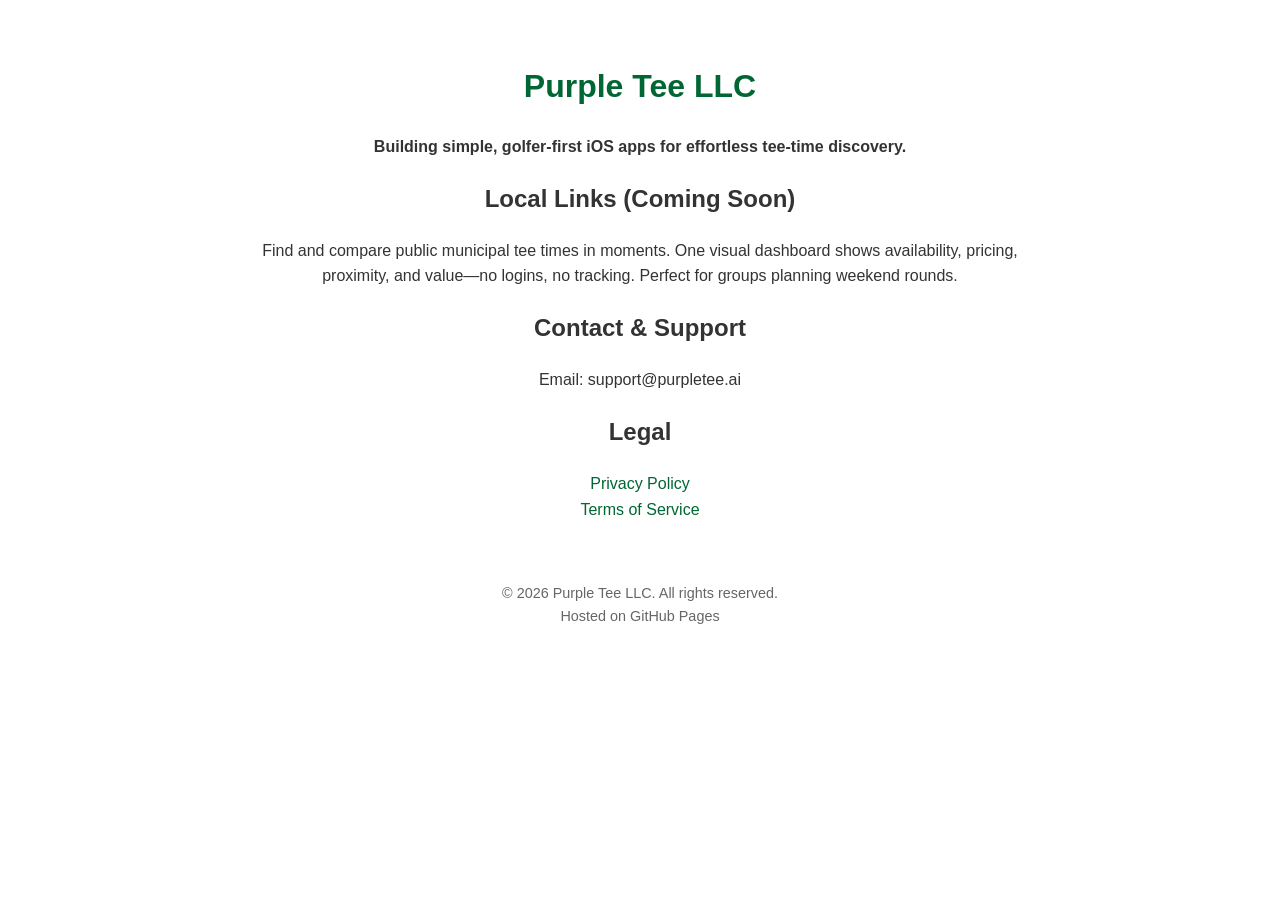
==== index.html @ 482f3e92 "Add initial HTML structure for Purple Tee LLC site" ====
<!DOCTYPE html>
<html lang="en">
<head>
  <meta charset="UTF-8">
  <meta name="viewport" content="width=device-width, initial-scale=1.0">
  <title>Purple Tee LLC – Developer of Local Links</title>
  <style>
    body { font-family: -apple-system, BlinkMacSystemFont, "Segoe UI", Roboto, sans-serif; margin: 0; padding: 40px 20px; max-width: 800px; margin: 0 auto; line-height: 1.6; color: #333; }
    h1 { text-align: center; color: #006633; } /* Golf green tone */
    .container { text-align: center; }
    a { color: #006633; text-decoration: none; }
    a:hover { text-decoration: underline; }
    footer { margin-top: 60px; font-size: 0.9em; color: #666; }
  </style>
</head>
<body>
  <div class="container">
    <h1>Purple Tee LLC</h1>
    <p><strong>Building simple, golfer-first iOS apps for effortless tee-time discovery.</strong></p>
    
    <h2>Local Links (Coming Soon)</h2>
    <p>Find and compare public municipal tee times in moments. One visual dashboard shows availability, pricing, proximity, and value—no logins, no tracking. Perfect for groups planning weekend rounds.</p>
        
    <h2>Contact & Support</h2>
    <p>Email: support@purpletee.ai</p>
    
    <h2>Legal</h2>
    <p><a href="/privacy.html">Privacy Policy</a><br>
       <a href="/terms.html">Terms of Service</a></p>
    
    <footer>© 2026 Purple Tee LLC. All rights reserved.<br>Hosted on GitHub Pages</footer>
  </div>
</body>
</html>
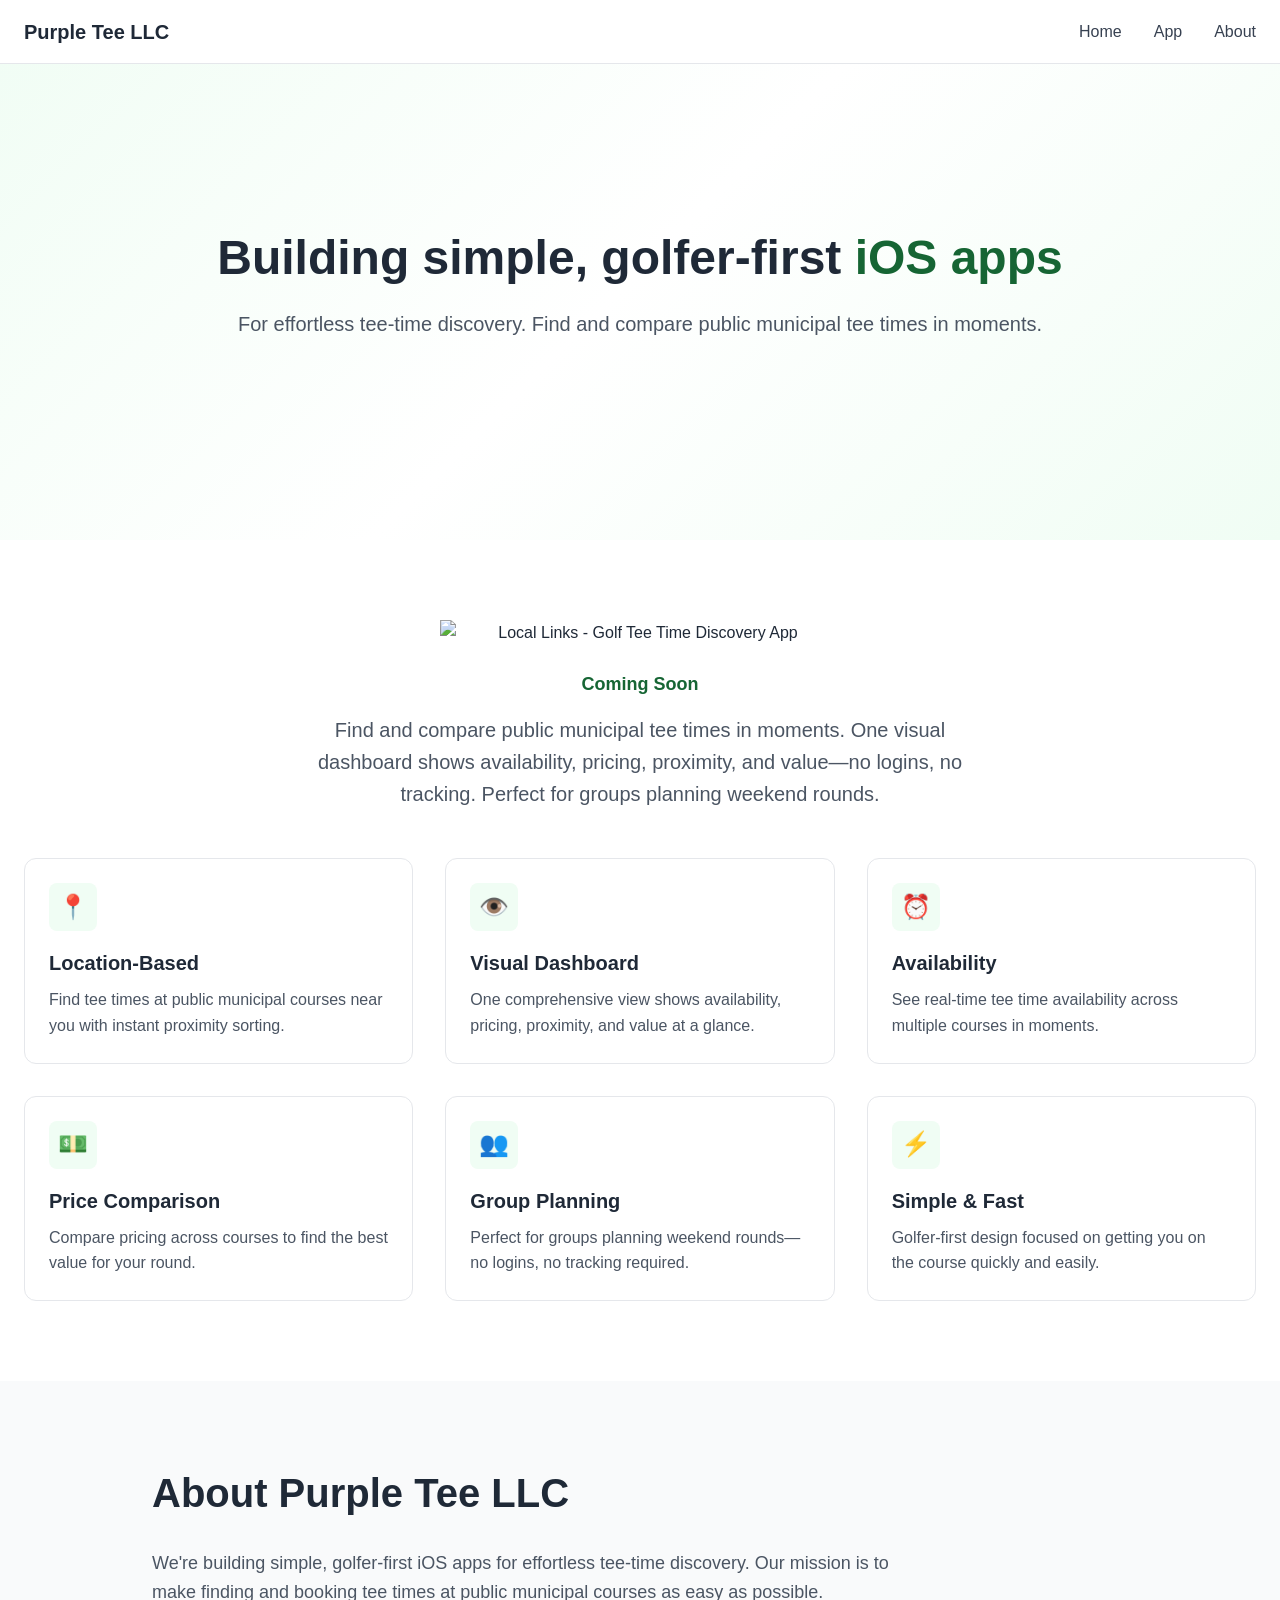
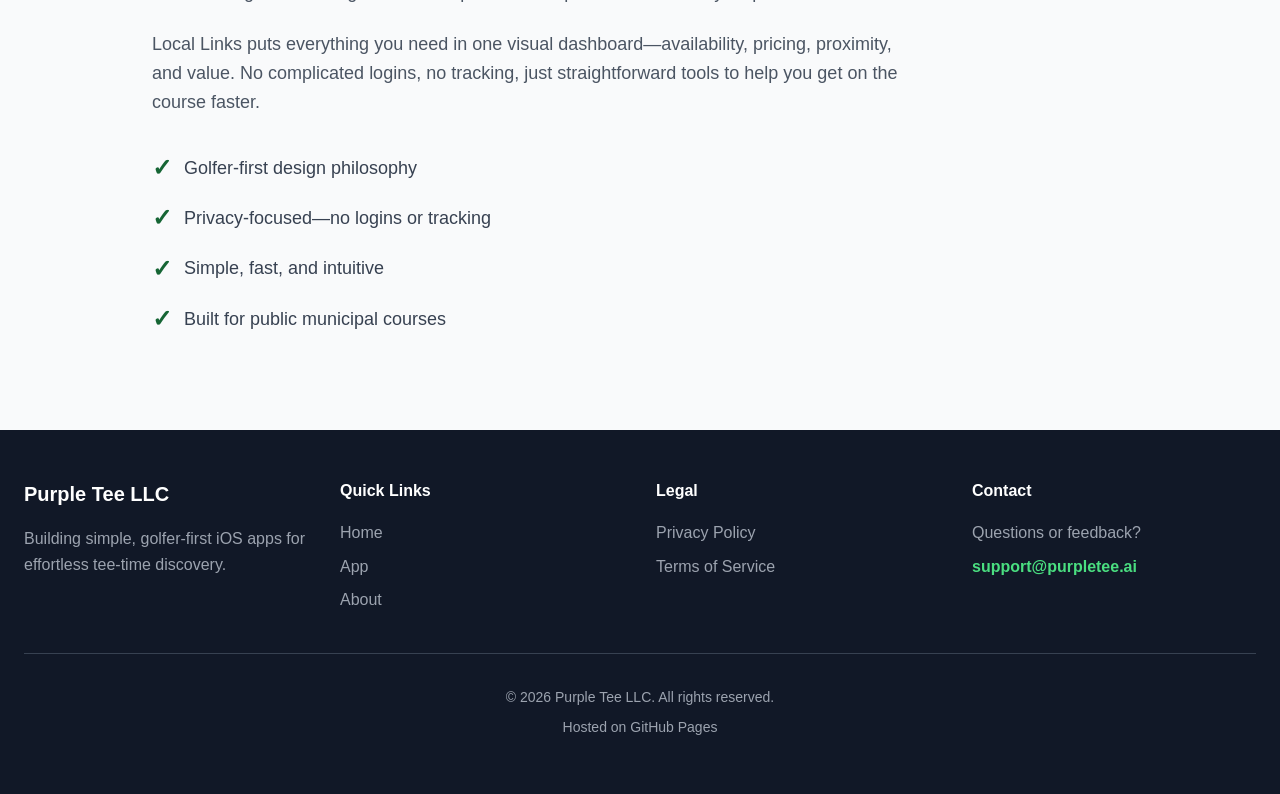
==== commit e82c893f: "Add files via upload" ====
--- a/index.html
+++ b/index.html
@@ -1,34 +1,210 @@
 <!DOCTYPE html>
 <html lang="en">
 <head>
-  <meta charset="UTF-8">
-  <meta name="viewport" content="width=device-width, initial-scale=1.0">
-  <title>Purple Tee LLC – Developer of Local Links</title>
-  <style>
-    body { font-family: -apple-system, BlinkMacSystemFont, "Segoe UI", Roboto, sans-serif; margin: 0; padding: 40px 20px; max-width: 800px; margin: 0 auto; line-height: 1.6; color: #333; }
-    h1 { text-align: center; color: #006633; } /* Golf green tone */
-    .container { text-align: center; }
-    a { color: #006633; text-decoration: none; }
-    a:hover { text-decoration: underline; }
-    footer { margin-top: 60px; font-size: 0.9em; color: #666; }
-  </style>
+    <meta charset="UTF-8">
+    <meta name="viewport" content="width=device-width, initial-scale=1.0">
+    <meta name="description" content="Purple Tee LLC - Building simple, golfer-first iOS apps for effortless tee-time discovery. Local Links coming soon.">
+    <title>Purple Tee LLC - Golf Tee Time Discovery Apps</title>
+    <link rel="stylesheet" href="styles.css">
 </head>
 <body>
-  <div class="container">
-    <h1>Purple Tee LLC</h1>
-    <p><strong>Building simple, golfer-first iOS apps for effortless tee-time discovery.</strong></p>
-    
-    <h2>Local Links (Coming Soon)</h2>
-    <p>Find and compare public municipal tee times in moments. One visual dashboard shows availability, pricing, proximity, and value—no logins, no tracking. Perfect for groups planning weekend rounds.</p>
+    <!-- Header -->
+    <header class="header">
+        <div class="container header-container">
+            <div class="logo">Purple Tee LLC</div>
+            <nav class="nav" id="nav">
+                <a href="#home" class="nav-link">Home</a>
+                <a href="#app" class="nav-link">App</a>
+                <a href="#about" class="nav-link">About</a>
+            </nav>
+            <button class="menu-toggle" id="menuToggle" aria-label="Toggle menu">
+                <span class="menu-icon"></span>
+            </button>
+        </div>
+    </header>
+
+    <main>
+        <!-- Hero Section -->
+        <section id="home" class="hero">
+            <div class="hero-bg"></div>
+            <div class="container hero-container">
+                <div class="hero-content">
+                    <h1 class="hero-title">
+                        Building simple, golfer-first <span class="text-green">iOS apps</span>
+                    </h1>
+                    <p class="hero-subtitle">
+                        For effortless tee-time discovery. Find and compare public municipal tee times in moments.
+                    </p>
+                </div>
+            </div>
+        </section>
+
+        <!-- Local Links App Section -->
+        <section id="app" class="app-section">
+            <div class="container">
+                <div class="app-header">
+                    <div class="logo-container">
+                        <img src="assets/logo.png" alt="Local Links - Golf Tee Time Discovery App" class="app-logo">
+                    </div>
+                    <p class="coming-soon">Coming Soon</p>
+                    <p class="app-description">
+                        Find and compare public municipal tee times in moments. One visual dashboard shows availability, 
+                        pricing, proximity, and value—no logins, no tracking. Perfect for groups planning weekend rounds.
+                    </p>
+                </div>
+
+                <div class="features-grid">
+                    <div class="feature-card">
+                        <div class="feature-icon">📍</div>
+                        <h3 class="feature-title">Location-Based</h3>
+                        <p class="feature-description">Find tee times at public municipal courses near you with instant proximity sorting.</p>
+                    </div>
+
+                    <div class="feature-card">
+                        <div class="feature-icon">👁️</div>
+                        <h3 class="feature-title">Visual Dashboard</h3>
+                        <p class="feature-description">One comprehensive view shows availability, pricing, proximity, and value at a glance.</p>
+                    </div>
+
+                    <div class="feature-card">
+                        <div class="feature-icon">⏰</div>
+                        <h3 class="feature-title">Availability</h3>
+                        <p class="feature-description">See real-time tee time availability across multiple courses in moments.</p>
+                    </div>
+
+                    <div class="feature-card">
+                        <div class="feature-icon">💵</div>
+                        <h3 class="feature-title">Price Comparison</h3>
+                        <p class="feature-description">Compare pricing across courses to find the best value for your round.</p>
+                    </div>
+
+                    <div class="feature-card">
+                        <div class="feature-icon">👥</div>
+                        <h3 class="feature-title">Group Planning</h3>
+                        <p class="feature-description">Perfect for groups planning weekend rounds—no logins, no tracking required.</p>
+                    </div>
+
+                    <div class="feature-card">
+                        <div class="feature-icon">⚡</div>
+                        <h3 class="feature-title">Simple & Fast</h3>
+                        <p class="feature-description">Golfer-first design focused on getting you on the course quickly and easily.</p>
+                    </div>
+                </div>
+            </div>
+        </section>
+
+        <!-- About Section -->
+        <section id="about" class="about-section">
+            <div class="container about-container">
+                <div class="about-content">
+                    <h2 class="about-title">About Purple Tee LLC</h2>
+                    <p class="about-text">
+                        We're building simple, golfer-first iOS apps for effortless tee-time discovery. 
+                        Our mission is to make finding and booking tee times at public municipal courses 
+                        as easy as possible.
+                    </p>
+                    <p class="about-text">
+                        Local Links puts everything you need in one visual dashboard—availability, pricing, 
+                        proximity, and value. No complicated logins, no tracking, just straightforward tools 
+                        to help you get on the course faster.
+                    </p>
+
+                    <ul class="highlights-list">
+                        <li class="highlight-item">
+                            <span class="checkmark">✓</span>
+                            <span>Golfer-first design philosophy</span>
+                        </li>
+                        <li class="highlight-item">
+                            <span class="checkmark">✓</span>
+                            <span>Privacy-focused—no logins or tracking</span>
+                        </li>
+                        <li class="highlight-item">
+                            <span class="checkmark">✓</span>
+                            <span>Simple, fast, and intuitive</span>
+                        </li>
+                        <li class="highlight-item">
+                            <span class="checkmark">✓</span>
+                            <span>Built for public municipal courses</span>
+                        </li>
+                    </ul>
+                </div>
+            </div>
+        </section>
+    </main>
+
+    <!-- Footer -->
+    <footer class="footer">
+        <div class="container footer-container">
+            <div class="footer-grid">
+                <div class="footer-section">
+                    <div class="footer-logo">Purple Tee LLC</div>
+                    <p class="footer-description">
+                        Building simple, golfer-first iOS apps for effortless tee-time discovery.
+                    </p>
+                </div>
+
+                <div class="footer-section">
+                    <h4 class="footer-heading">Quick Links</h4>
+                    <ul class="footer-links">
+                        <li><a href="#home">Home</a></li>
+                        <li><a href="#app">App</a></li>
+                        <li><a href="#about">About</a></li>
+                    </ul>
+                </div>
+
+                <div class="footer-section">
+                    <h4 class="footer-heading">Legal</h4>
+                    <ul class="footer-links">
+                        <li><a href="privacy-policy.html">Privacy Policy</a></li>
+                        <li><a href="terms-of-service.html">Terms of Service</a></li>
+                    </ul>
+                </div>
+
+                <div class="footer-section">
+                    <h4 class="footer-heading">Contact</h4>
+                    <p class="footer-text">Questions or feedback?</p>
+                    <a href="mailto:support@purpletee.ai" class="footer-email">support@purpletee.ai</a>
+                </div>
+            </div>
+
+            <div class="footer-bottom">
+                <p>&copy; 2026 Purple Tee LLC. All rights reserved.</p>
+                <p>Hosted on GitHub Pages</p>
+            </div>
+        </div>
+    </footer>
+
+    <script>
+        // Mobile menu toggle (minimal JS for accessibility)
+        const menuToggle = document.getElementById('menuToggle');
+        const nav = document.getElementById('nav');
         
-    <h2>Contact & Support</h2>
-    <p>Email: support@purpletee.ai</p>
-    
-    <h2>Legal</h2>
-    <p><a href="/privacy.html">Privacy Policy</a><br>
-       <a href="/terms.html">Terms of Service</a></p>
-    
-    <footer>© 2026 Purple Tee LLC. All rights reserved.<br>Hosted on GitHub Pages</footer>
-  </div>
+        menuToggle.addEventListener('click', function() {
+            nav.classList.toggle('active');
+            this.classList.toggle('active');
+        });
+
+        // Close menu when clicking on a link
+        document.querySelectorAll('.nav-link').forEach(link => {
+            link.addEventListener('click', function() {
+                nav.classList.remove('active');
+                menuToggle.classList.remove('active');
+            });
+        });
+
+        // Smooth scroll for anchor links
+        document.querySelectorAll('a[href^="#"]').forEach(anchor => {
+            anchor.addEventListener('click', function (e) {
+                e.preventDefault();
+                const target = document.querySelector(this.getAttribute('href'));
+                if (target) {
+                    target.scrollIntoView({
+                        behavior: 'smooth',
+                        block: 'start'
+                    });
+                }
+            });
+        });
+    </script>
 </body>
 </html>
--- a/styles.css
+++ b/styles.css
@@ -0,0 +1,436 @@
+/* Reset and Base Styles */
+* {
+    margin: 0;
+    padding: 0;
+    box-sizing: border-box;
+}
+
+html {
+    scroll-behavior: smooth;
+}
+
+body {
+    font-family: -apple-system, BlinkMacSystemFont, 'Segoe UI', Roboto, Oxygen, Ubuntu, Cantarell, 'Helvetica Neue', sans-serif;
+    line-height: 1.6;
+    color: #1f2937;
+    background-color: #ffffff;
+}
+
+.container {
+    max-width: 1280px;
+    margin: 0 auto;
+    padding: 0 1.5rem;
+}
+
+/* Header */
+.header {
+    position: fixed;
+    top: 0;
+    left: 0;
+    right: 0;
+    background-color: rgba(255, 255, 255, 0.95);
+    backdrop-filter: blur(10px);
+    border-bottom: 1px solid #e5e7eb;
+    z-index: 1000;
+    height: 64px;
+}
+
+.header-container {
+    display: flex;
+    justify-content: space-between;
+    align-items: center;
+    height: 64px;
+}
+
+.logo {
+    font-size: 1.25rem;
+    font-weight: bold;
+    color: #1f2937;
+}
+
+.nav {
+    display: flex;
+    gap: 2rem;
+    align-items: center;
+}
+
+.nav-link {
+    color: #374151;
+    text-decoration: none;
+    font-weight: 500;
+    transition: color 0.3s ease;
+}
+
+.nav-link:hover {
+    color: #166534;
+}
+
+.menu-toggle {
+    display: none;
+    flex-direction: column;
+    background: none;
+    border: none;
+    cursor: pointer;
+    padding: 0.5rem;
+}
+
+.menu-icon,
+.menu-icon::before,
+.menu-icon::after {
+    width: 24px;
+    height: 2px;
+    background-color: #374151;
+    transition: all 0.3s ease;
+}
+
+.menu-icon::before,
+.menu-icon::after {
+    content: '';
+    display: block;
+}
+
+.menu-icon::before {
+    transform: translateY(-7px);
+}
+
+.menu-icon::after {
+    transform: translateY(5px);
+}
+
+.menu-toggle.active .menu-icon {
+    background-color: transparent;
+}
+
+.menu-toggle.active .menu-icon::before {
+    transform: rotate(45deg);
+}
+
+.menu-toggle.active .menu-icon::after {
+    transform: rotate(-45deg) translateY(0);
+}
+
+/* Hero Section */
+.hero {
+    position: relative;
+    padding: 5rem 0 3rem;
+    min-height: 60vh;
+    display: flex;
+    align-items: center;
+    overflow: hidden;
+}
+
+.hero-bg {
+    position: absolute;
+    inset: 0;
+    background: linear-gradient(135deg, #f0fdf4 0%, #ffffff 50%, #f0fdf4 100%);
+    z-index: -1;
+}
+
+.hero-container {
+    padding-top: 3rem;
+    padding-bottom: 3rem;
+}
+
+.hero-content {
+    text-align: center;
+    max-width: 64rem;
+    margin: 0 auto;
+}
+
+.hero-title {
+    font-size: 3rem;
+    font-weight: bold;
+    color: #1f2937;
+    margin-bottom: 1.5rem;
+    line-height: 1.1;
+}
+
+.text-green {
+    color: #166534;
+}
+
+.hero-subtitle {
+    font-size: 1.25rem;
+    color: #4b5563;
+}
+
+/* App Section */
+.app-section {
+    padding: 5rem 0;
+    background-color: #ffffff;
+}
+
+.app-header {
+    text-align: center;
+    margin-bottom: 3rem;
+}
+
+.logo-container {
+    display: flex;
+    justify-content: center;
+    margin-bottom: 1.5rem;
+}
+
+.app-logo {
+    max-width: 400px;
+    width: 100%;
+    height: auto;
+}
+
+.coming-soon {
+    font-size: 1.125rem;
+    color: #166534;
+    font-weight: 600;
+    margin-bottom: 1rem;
+}
+
+.app-description {
+    font-size: 1.25rem;
+    color: #4b5563;
+    max-width: 42rem;
+    margin: 0 auto;
+}
+
+/* Features Grid */
+.features-grid {
+    display: grid;
+    grid-template-columns: repeat(auto-fit, minmax(300px, 1fr));
+    gap: 2rem;
+    margin-top: 3rem;
+}
+
+.feature-card {
+    padding: 1.5rem;
+    border: 1px solid #e5e7eb;
+    border-radius: 0.75rem;
+    transition: all 0.3s ease;
+}
+
+.feature-card:hover {
+    border-color: #86efac;
+    box-shadow: 0 10px 25px rgba(0, 0, 0, 0.1);
+}
+
+.feature-icon {
+    width: 3rem;
+    height: 3rem;
+    background-color: #f0fdf4;
+    border-radius: 0.5rem;
+    display: flex;
+    align-items: center;
+    justify-content: center;
+    font-size: 1.5rem;
+    margin-bottom: 1rem;
+    transition: background-color 0.3s ease;
+}
+
+.feature-card:hover .feature-icon {
+    background-color: #166534;
+}
+
+.feature-title {
+    font-size: 1.25rem;
+    font-weight: bold;
+    color: #1f2937;
+    margin-bottom: 0.5rem;
+}
+
+.feature-description {
+    color: #4b5563;
+}
+
+/* About Section */
+.about-section {
+    padding: 5rem 0;
+    background-color: #f9fafb;
+}
+
+.about-container {
+    max-width: 64rem;
+}
+
+.about-content {
+    max-width: 48rem;
+}
+
+.about-title {
+    font-size: 2.5rem;
+    font-weight: bold;
+    color: #1f2937;
+    margin-bottom: 1.5rem;
+}
+
+.about-text {
+    font-size: 1.125rem;
+    color: #4b5563;
+    margin-bottom: 1.5rem;
+}
+
+.highlights-list {
+    list-style: none;
+    margin-top: 2rem;
+}
+
+.highlight-item {
+    display: flex;
+    align-items: center;
+    gap: 0.75rem;
+    margin-bottom: 0.75rem;
+    font-size: 1.125rem;
+    color: #374151;
+}
+
+.checkmark {
+    color: #166534;
+    font-weight: bold;
+    font-size: 1.5rem;
+}
+
+/* Footer */
+.footer {
+    background-color: #111827;
+    color: #ffffff;
+    padding: 3rem 0;
+}
+
+.footer-grid {
+    display: grid;
+    grid-template-columns: repeat(auto-fit, minmax(200px, 1fr));
+    gap: 2rem;
+    margin-bottom: 2rem;
+}
+
+.footer-logo {
+    font-size: 1.25rem;
+    font-weight: bold;
+    margin-bottom: 1rem;
+}
+
+.footer-description,
+.footer-text {
+    color: #9ca3af;
+    margin-bottom: 0.5rem;
+}
+
+.footer-heading {
+    font-weight: bold;
+    margin-bottom: 1rem;
+}
+
+.footer-links {
+    list-style: none;
+}
+
+.footer-links li {
+    margin-bottom: 0.5rem;
+}
+
+.footer-links a {
+    color: #9ca3af;
+    text-decoration: none;
+    transition: color 0.3s ease;
+}
+
+.footer-links a:hover {
+    color: #ffffff;
+}
+
+.footer-email {
+    color: #4ade80;
+    font-weight: 600;
+    text-decoration: none;
+}
+
+.footer-email:hover {
+    color: #ffffff;
+}
+
+.footer-bottom {
+    border-top: 1px solid #374151;
+    padding-top: 2rem;
+    text-align: center;
+    color: #9ca3af;
+}
+
+.footer-bottom p {
+    margin-bottom: 0.5rem;
+    font-size: 0.875rem;
+}
+
+/* Mobile Responsive */
+@media (max-width: 768px) {
+    .nav {
+        position: fixed;
+        top: 64px;
+        left: 0;
+        right: 0;
+        background-color: #ffffff;
+        flex-direction: column;
+        padding: 1rem 1.5rem;
+        border-bottom: 1px solid #e5e7eb;
+        display: none;
+        gap: 1rem;
+    }
+
+    .nav.active {
+        display: flex;
+    }
+
+    .menu-toggle {
+        display: flex;
+    }
+
+    .hero-title {
+        font-size: 2rem;
+    }
+
+    .hero-subtitle {
+        font-size: 1.125rem;
+    }
+
+    .about-title {
+        font-size: 2rem;
+    }
+
+    .app-logo {
+        max-width: 300px;
+    }
+
+    .features-grid {
+        grid-template-columns: 1fr;
+    }
+
+    .footer-grid {
+        grid-template-columns: 1fr;
+    }
+}
+
+@media (min-width: 769px) and (max-width: 1024px) {
+    .hero-title {
+        font-size: 2.5rem;
+    }
+
+    .features-grid {
+        grid-template-columns: repeat(2, 1fr);
+    }
+}
+
+/* Accessibility */
+@media (prefers-reduced-motion: reduce) {
+    html {
+        scroll-behavior: auto;
+    }
+
+    * {
+        animation-duration: 0.01ms !important;
+        animation-iteration-count: 1 !important;
+        transition-duration: 0.01ms !important;
+    }
+}
+
+/* Focus styles for accessibility */
+a:focus,
+button:focus {
+    outline: 2px solid #166534;
+    outline-offset: 2px;
+}
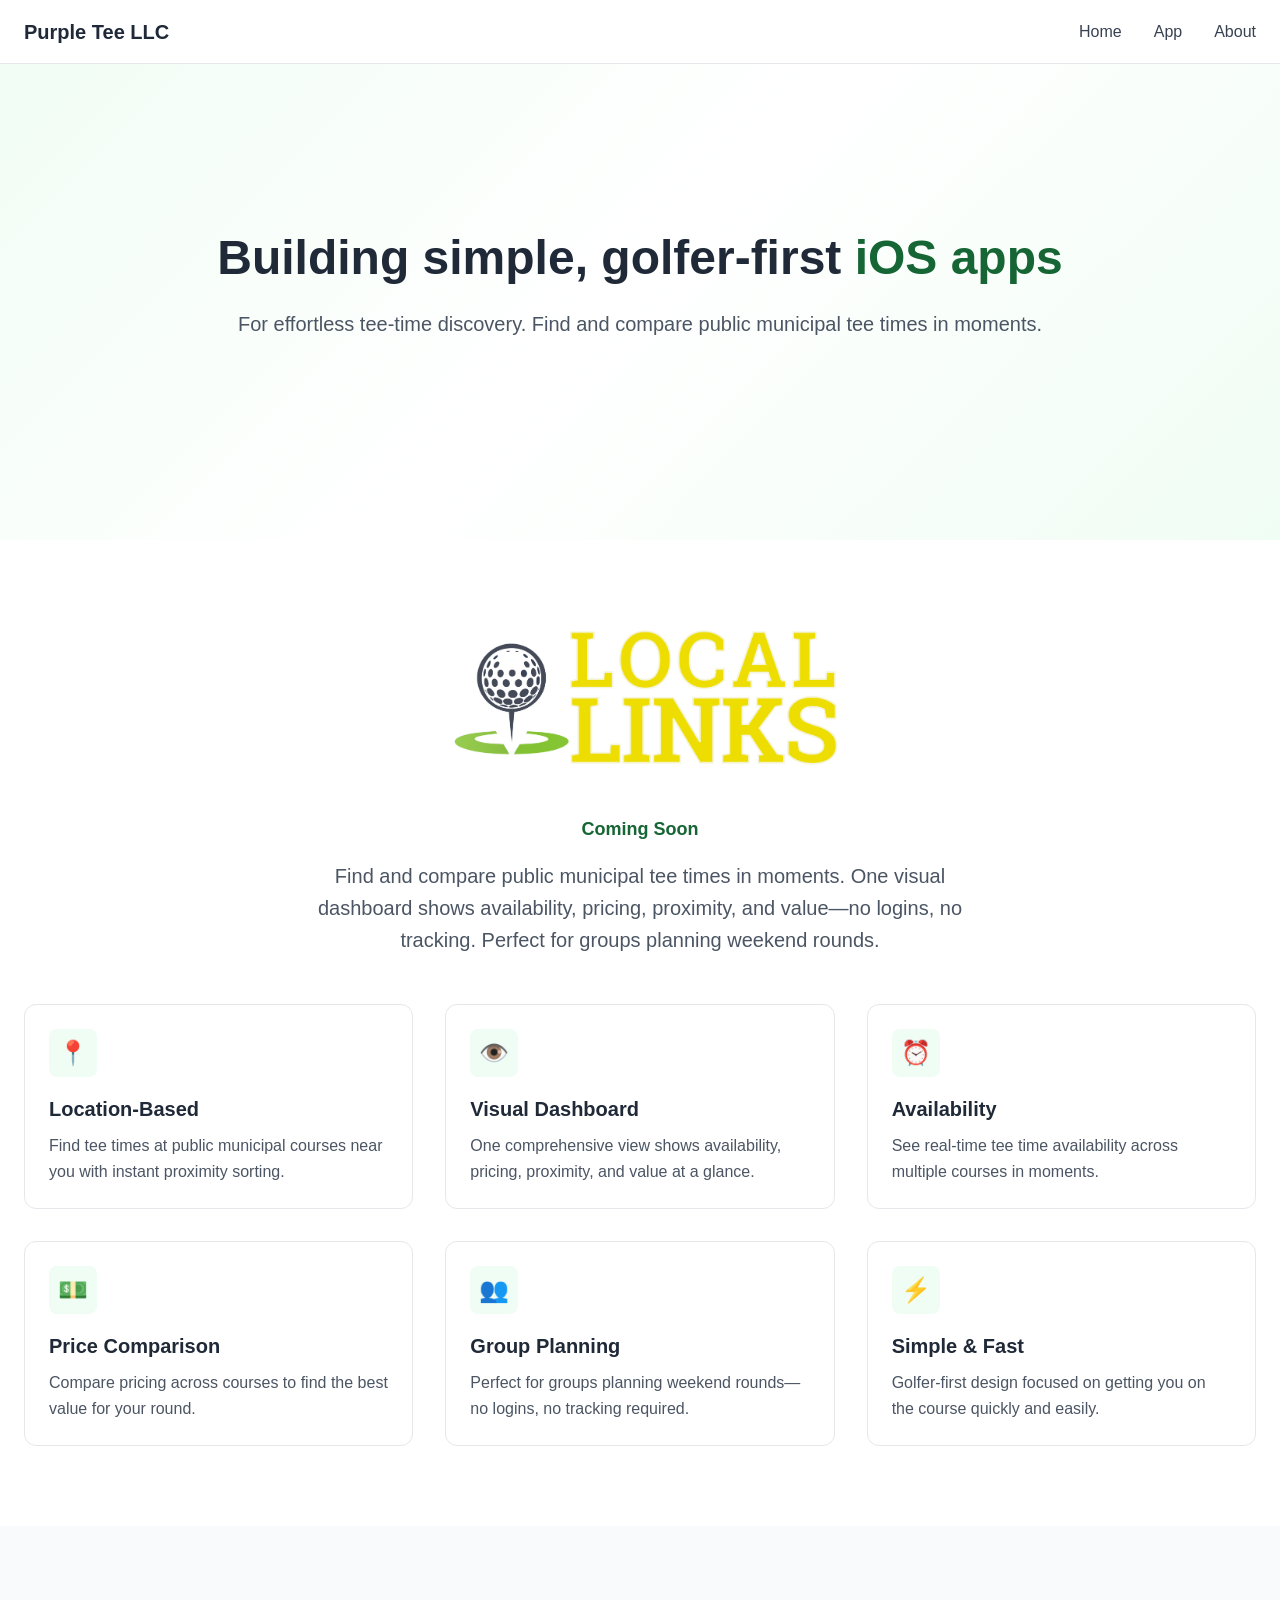
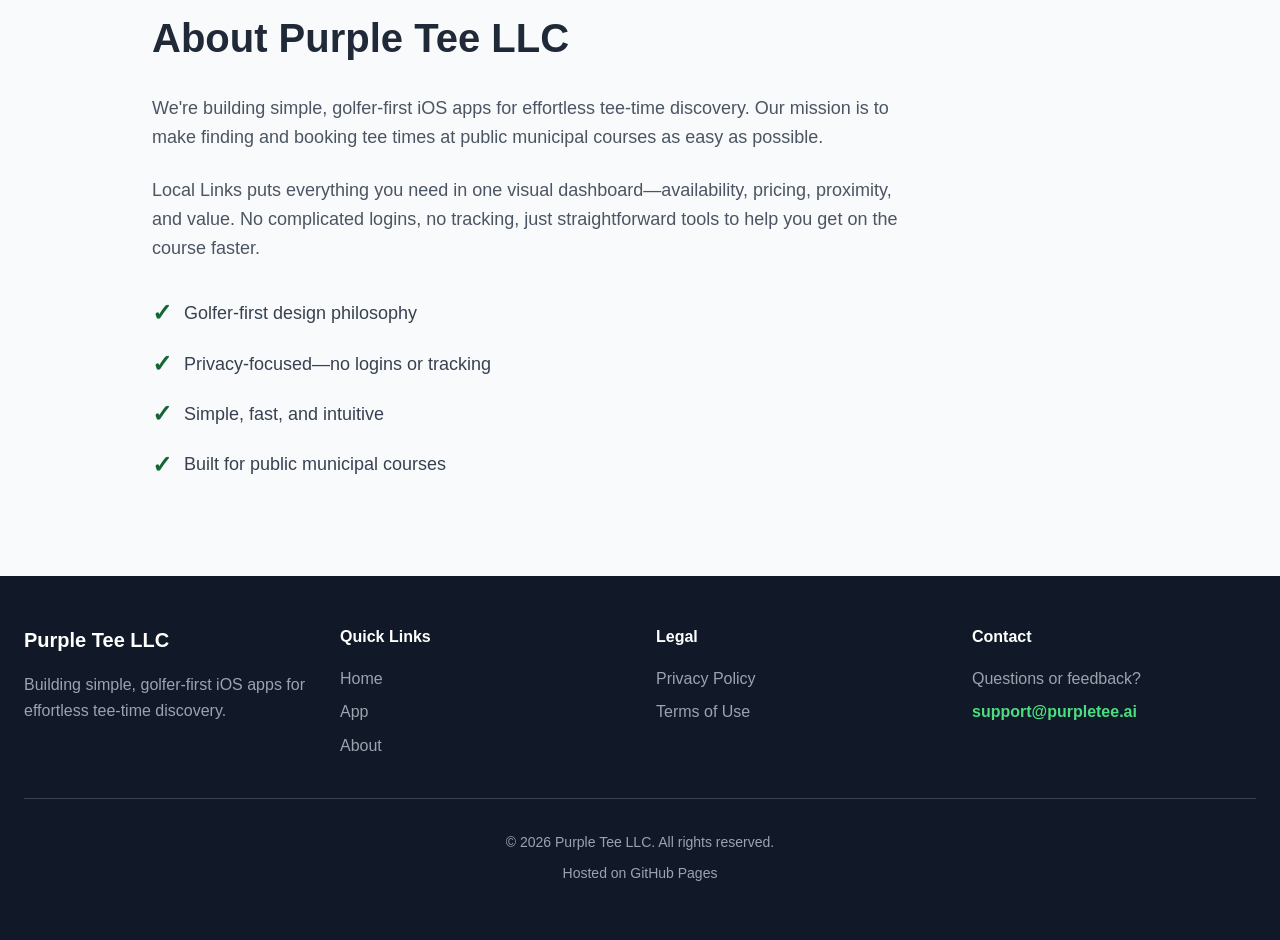
==== commit eaf86bbe: "Refactor HTML structure and remove commented sections" ====
--- a/index.html
+++ b/index.html
@@ -3,208 +3,304 @@
 <head>
     <meta charset="UTF-8">
     <meta name="viewport" content="width=device-width, initial-scale=1.0">
+
     <meta name="description" content="Purple Tee LLC - Building simple, golfer-first iOS apps for effortless tee-time discovery. Local Links coming soon.">
+
     <title>Purple Tee LLC - Golf Tee Time Discovery Apps</title>
+
+    <link rel="canonical" href="https://purpletee.ai/">
+
+    <meta name="referrer" content="strict-origin-when-cross-origin">
+
+    <meta http-equiv="Content-Security-Policy"
+          content="default-src 'self'; script-src 'self'; style-src 'self' 'unsafe-inline'; img-src 'self'; object-src 'none'; base-uri 'self'; form-action 'self'; upgrade-insecure-requests">
+
     <link rel="stylesheet" href="styles.css">
 </head>
+
 <body>
-    <!-- Header -->
-    <header class="header">
-        <div class="container header-container">
-            <div class="logo">Purple Tee LLC</div>
-            <nav class="nav" id="nav">
-                <a href="#home" class="nav-link">Home</a>
-                <a href="#app" class="nav-link">App</a>
-                <a href="#about" class="nav-link">About</a>
-            </nav>
-            <button class="menu-toggle" id="menuToggle" aria-label="Toggle menu">
-                <span class="menu-icon"></span>
-            </button>
-        </div>
-    </header>
-
-    <main>
-        <!-- Hero Section -->
-        <section id="home" class="hero">
-            <div class="hero-bg"></div>
-            <div class="container hero-container">
-                <div class="hero-content">
-                    <h1 class="hero-title">
-                        Building simple, golfer-first <span class="text-green">iOS apps</span>
-                    </h1>
-                    <p class="hero-subtitle">
-                        For effortless tee-time discovery. Find and compare public municipal tee times in moments.
-                    </p>
-                </div>
-            </div>
-        </section>
-
-        <!-- Local Links App Section -->
-        <section id="app" class="app-section">
-            <div class="container">
-                <div class="app-header">
-                    <div class="logo-container">
-                        <img src="assets/logo.png" alt="Local Links - Golf Tee Time Discovery App" class="app-logo">
-                    </div>
-                    <p class="coming-soon">Coming Soon</p>
-                    <p class="app-description">
-                        Find and compare public municipal tee times in moments. One visual dashboard shows availability, 
-                        pricing, proximity, and value—no logins, no tracking. Perfect for groups planning weekend rounds.
-                    </p>
-                </div>
-
-                <div class="features-grid">
-                    <div class="feature-card">
-                        <div class="feature-icon">📍</div>
-                        <h3 class="feature-title">Location-Based</h3>
-                        <p class="feature-description">Find tee times at public municipal courses near you with instant proximity sorting.</p>
-                    </div>
-
-                    <div class="feature-card">
-                        <div class="feature-icon">👁️</div>
-                        <h3 class="feature-title">Visual Dashboard</h3>
-                        <p class="feature-description">One comprehensive view shows availability, pricing, proximity, and value at a glance.</p>
-                    </div>
-
-                    <div class="feature-card">
-                        <div class="feature-icon">⏰</div>
-                        <h3 class="feature-title">Availability</h3>
-                        <p class="feature-description">See real-time tee time availability across multiple courses in moments.</p>
-                    </div>
-
-                    <div class="feature-card">
-                        <div class="feature-icon">💵</div>
-                        <h3 class="feature-title">Price Comparison</h3>
-                        <p class="feature-description">Compare pricing across courses to find the best value for your round.</p>
-                    </div>
-
-                    <div class="feature-card">
-                        <div class="feature-icon">👥</div>
-                        <h3 class="feature-title">Group Planning</h3>
-                        <p class="feature-description">Perfect for groups planning weekend rounds—no logins, no tracking required.</p>
-                    </div>
-
-                    <div class="feature-card">
-                        <div class="feature-icon">⚡</div>
-                        <h3 class="feature-title">Simple & Fast</h3>
-                        <p class="feature-description">Golfer-first design focused on getting you on the course quickly and easily.</p>
-                    </div>
-                </div>
-            </div>
-        </section>
-
-        <!-- About Section -->
-        <section id="about" class="about-section">
-            <div class="container about-container">
-                <div class="about-content">
-                    <h2 class="about-title">About Purple Tee LLC</h2>
-                    <p class="about-text">
-                        We're building simple, golfer-first iOS apps for effortless tee-time discovery. 
-                        Our mission is to make finding and booking tee times at public municipal courses 
-                        as easy as possible.
-                    </p>
-                    <p class="about-text">
-                        Local Links puts everything you need in one visual dashboard—availability, pricing, 
-                        proximity, and value. No complicated logins, no tracking, just straightforward tools 
-                        to help you get on the course faster.
-                    </p>
-
-                    <ul class="highlights-list">
-                        <li class="highlight-item">
-                            <span class="checkmark">✓</span>
-                            <span>Golfer-first design philosophy</span>
-                        </li>
-                        <li class="highlight-item">
-                            <span class="checkmark">✓</span>
-                            <span>Privacy-focused—no logins or tracking</span>
-                        </li>
-                        <li class="highlight-item">
-                            <span class="checkmark">✓</span>
-                            <span>Simple, fast, and intuitive</span>
-                        </li>
-                        <li class="highlight-item">
-                            <span class="checkmark">✓</span>
-                            <span>Built for public municipal courses</span>
-                        </li>
-                    </ul>
-                </div>
-            </div>
-        </section>
-    </main>
-
-    <!-- Footer -->
-    <footer class="footer">
-        <div class="container footer-container">
-            <div class="footer-grid">
-                <div class="footer-section">
-                    <div class="footer-logo">Purple Tee LLC</div>
-                    <p class="footer-description">
-                        Building simple, golfer-first iOS apps for effortless tee-time discovery.
-                    </p>
-                </div>
-
-                <div class="footer-section">
-                    <h4 class="footer-heading">Quick Links</h4>
-                    <ul class="footer-links">
-                        <li><a href="#home">Home</a></li>
-                        <li><a href="#app">App</a></li>
-                        <li><a href="#about">About</a></li>
-                    </ul>
-                </div>
-
-                <div class="footer-section">
-                    <h4 class="footer-heading">Legal</h4>
-                    <ul class="footer-links">
-                        <li><a href="privacy-policy.html">Privacy Policy</a></li>
-                        <li><a href="terms-of-service.html">Terms of Service</a></li>
-                    </ul>
-                </div>
-
-                <div class="footer-section">
-                    <h4 class="footer-heading">Contact</h4>
-                    <p class="footer-text">Questions or feedback?</p>
-                    <a href="mailto:support@purpletee.ai" class="footer-email">support@purpletee.ai</a>
-                </div>
-            </div>
-
-            <div class="footer-bottom">
-                <p>&copy; 2026 Purple Tee LLC. All rights reserved.</p>
-                <p>Hosted on GitHub Pages</p>
-            </div>
-        </div>
-    </footer>
-
-    <script>
-        // Mobile menu toggle (minimal JS for accessibility)
-        const menuToggle = document.getElementById('menuToggle');
-        const nav = document.getElementById('nav');
-        
-        menuToggle.addEventListener('click', function() {
-            nav.classList.toggle('active');
-            this.classList.toggle('active');
-        });
-
-        // Close menu when clicking on a link
-        document.querySelectorAll('.nav-link').forEach(link => {
-            link.addEventListener('click', function() {
-                nav.classList.remove('active');
-                menuToggle.classList.remove('active');
+
+<header class="header">
+    <div class="container header-container">
+
+        <div class="logo">Purple Tee LLC</div>
+
+        <nav class="nav" id="nav">
+            <a href="#home" class="nav-link">Home</a>
+            <a href="#app" class="nav-link">App</a>
+            <a href="#about" class="nav-link">About</a>
+        </nav>
+
+        <button class="menu-toggle" id="menuToggle" aria-label="Toggle menu">
+            <span class="menu-icon"></span>
+        </button>
+
+    </div>
+</header>
+
+<main>
+
+<section id="home" class="hero">
+
+    <div class="hero-bg"></div>
+
+    <div class="container hero-container">
+        <div class="hero-content">
+
+            <h1 class="hero-title">
+                Building simple, golfer-first <span class="text-green">iOS apps</span>
+            </h1>
+
+            <p class="hero-subtitle">
+                For effortless tee-time discovery. Find and compare public municipal tee times in moments.
+            </p>
+
+        </div>
+    </div>
+
+</section>
+
+
+<section id="app" class="app-section">
+
+    <div class="container">
+
+        <div class="app-header">
+
+            <div class="logo-container">
+                <img src="assets/logo.png"
+                     alt="Local Links - Golf Tee Time Discovery App"
+                     class="app-logo">
+            </div>
+
+            <p class="coming-soon">Coming Soon</p>
+
+            <p class="app-description">
+                Find and compare public municipal tee times in moments.
+                One visual dashboard shows availability, pricing,
+                proximity, and value—no logins, no tracking.
+                Perfect for groups planning weekend rounds.
+            </p>
+
+        </div>
+
+
+        <div class="features-grid">
+
+            <div class="feature-card">
+                <div class="feature-icon">📍</div>
+                <h3 class="feature-title">Location-Based</h3>
+                <p class="feature-description">
+                    Find tee times at public municipal courses near you with instant proximity sorting.
+                </p>
+            </div>
+
+            <div class="feature-card">
+                <div class="feature-icon">👁️</div>
+                <h3 class="feature-title">Visual Dashboard</h3>
+                <p class="feature-description">
+                    One comprehensive view shows availability, pricing, proximity, and value at a glance.
+                </p>
+            </div>
+
+            <div class="feature-card">
+                <div class="feature-icon">⏰</div>
+                <h3 class="feature-title">Availability</h3>
+                <p class="feature-description">
+                    See real-time tee time availability across multiple courses in moments.
+                </p>
+            </div>
+
+            <div class="feature-card">
+                <div class="feature-icon">💵</div>
+                <h3 class="feature-title">Price Comparison</h3>
+                <p class="feature-description">
+                    Compare pricing across courses to find the best value for your round.
+                </p>
+            </div>
+
+            <div class="feature-card">
+                <div class="feature-icon">👥</div>
+                <h3 class="feature-title">Group Planning</h3>
+                <p class="feature-description">
+                    Perfect for groups planning weekend rounds—no logins, no tracking required.
+                </p>
+            </div>
+
+            <div class="feature-card">
+                <div class="feature-icon">⚡</div>
+                <h3 class="feature-title">Simple & Fast</h3>
+                <p class="feature-description">
+                    Golfer-first design focused on getting you on the course quickly and easily.
+                </p>
+            </div>
+
+        </div>
+
+    </div>
+
+</section>
+
+
+<section id="about" class="about-section">
+
+    <div class="container about-container">
+
+        <div class="about-content">
+
+            <h2 class="about-title">About Purple Tee LLC</h2>
+
+            <p class="about-text">
+                We're building simple, golfer-first iOS apps for effortless tee-time discovery.
+                Our mission is to make finding and booking tee times at public municipal courses
+                as easy as possible.
+            </p>
+
+            <p class="about-text">
+                Local Links puts everything you need in one visual dashboard—availability, pricing,
+                proximity, and value. No complicated logins, no tracking, just straightforward tools
+                to help you get on the course faster.
+            </p>
+
+            <ul class="highlights-list">
+
+                <li class="highlight-item">
+                    <span class="checkmark">✓</span>
+                    <span>Golfer-first design philosophy</span>
+                </li>
+
+                <li class="highlight-item">
+                    <span class="checkmark">✓</span>
+                    <span>Privacy-focused—no logins or tracking</span>
+                </li>
+
+                <li class="highlight-item">
+                    <span class="checkmark">✓</span>
+                    <span>Simple, fast, and intuitive</span>
+                </li>
+
+                <li class="highlight-item">
+                    <span class="checkmark">✓</span>
+                    <span>Built for public municipal courses</span>
+                </li>
+
+            </ul>
+
+        </div>
+
+    </div>
+
+</section>
+
+</main>
+
+
+<footer class="footer">
+
+    <div class="container footer-container">
+
+        <div class="footer-grid">
+
+            <div class="footer-section">
+
+                <div class="footer-logo">Purple Tee LLC</div>
+
+                <p class="footer-description">
+                    Building simple, golfer-first iOS apps for effortless tee-time discovery.
+                </p>
+
+            </div>
+
+
+            <div class="footer-section">
+
+                <h4 class="footer-heading">Quick Links</h4>
+
+                <ul class="footer-links">
+                    <li><a href="#home">Home</a></li>
+                    <li><a href="#app">App</a></li>
+                    <li><a href="#about">About</a></li>
+                </ul>
+
+            </div>
+
+
+            <div class="footer-section">
+
+                <h4 class="footer-heading">Legal</h4>
+
+                <ul class="footer-links">
+                    <li><a href="privacy-policy.html">Privacy Policy</a></li>
+                    <li><a href="terms-of-service.html">Terms of Use</a></li>
+                </ul>
+
+            </div>
+
+
+            <div class="footer-section">
+
+                <h4 class="footer-heading">Contact</h4>
+
+                <p class="footer-text">Questions or feedback?</p>
+
+                <a href="mailto:support@purpletee.ai"
+                   class="footer-email">support@purpletee.ai</a>
+
+            </div>
+
+        </div>
+
+
+        <div class="footer-bottom">
+
+            <p>&copy; 2026 Purple Tee LLC. All rights reserved.</p>
+
+            <p>Hosted on GitHub Pages</p>
+
+        </div>
+
+    </div>
+
+</footer>
+
+
+<script>
+
+const menuToggle = document.getElementById('menuToggle');
+const nav = document.getElementById('nav');
+
+menuToggle.addEventListener('click', function () {
+    nav.classList.toggle('active');
+    this.classList.toggle('active');
+});
+
+document.querySelectorAll('.nav-link').forEach(link => {
+    link.addEventListener('click', function () {
+        nav.classList.remove('active');
+        menuToggle.classList.remove('active');
+    });
+});
+
+document.querySelectorAll('a[href^="#"]').forEach(anchor => {
+
+    anchor.addEventListener('click', function (e) {
+
+        e.preventDefault();
+
+        const target = document.querySelector(this.getAttribute('href'));
+
+        if (target) {
+            target.scrollIntoView({
+                behavior: 'smooth',
+                block: 'start'
             });
-        });
-
-        // Smooth scroll for anchor links
-        document.querySelectorAll('a[href^="#"]').forEach(anchor => {
-            anchor.addEventListener('click', function (e) {
-                e.preventDefault();
-                const target = document.querySelector(this.getAttribute('href'));
-                if (target) {
-                    target.scrollIntoView({
-                        behavior: 'smooth',
-                        block: 'start'
-                    });
-                }
-            });
-        });
-    </script>
+        }
+
+    });
+
+});
+
+</script>
+
 </body>
 </html>
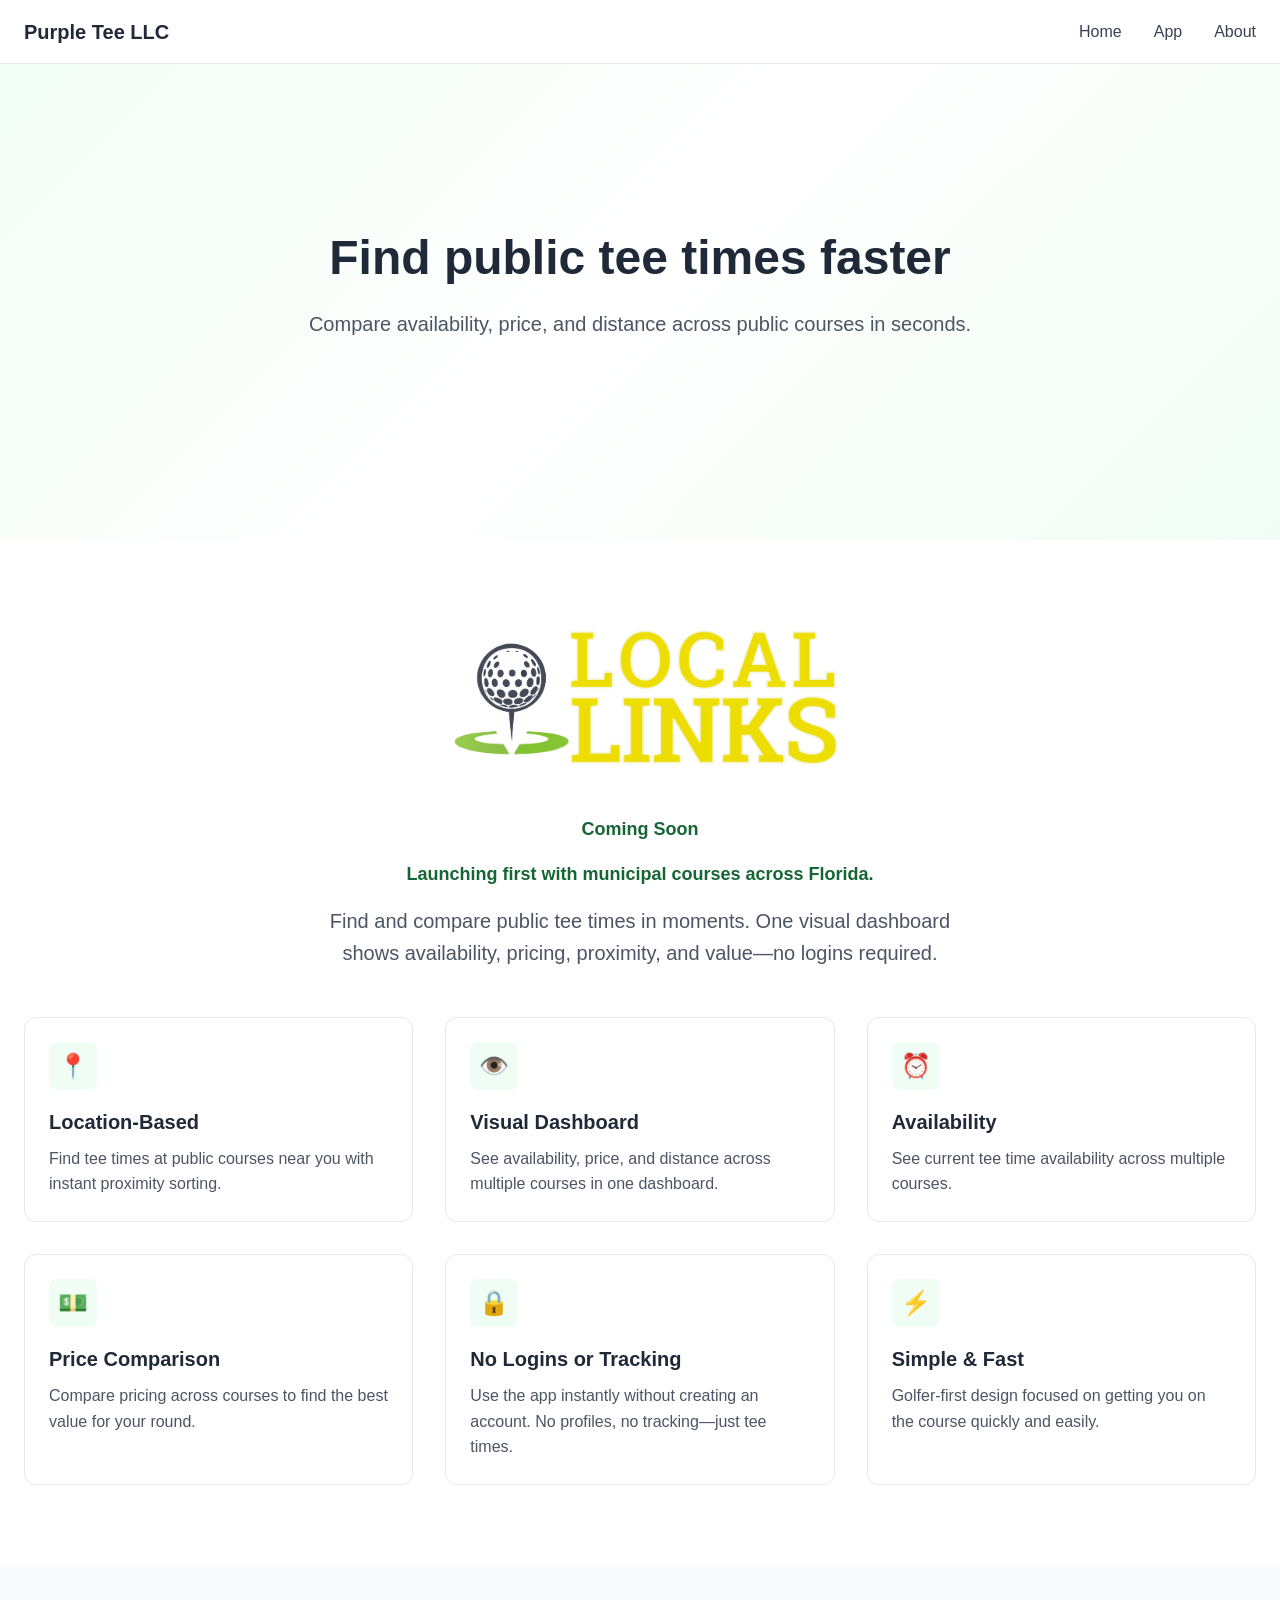
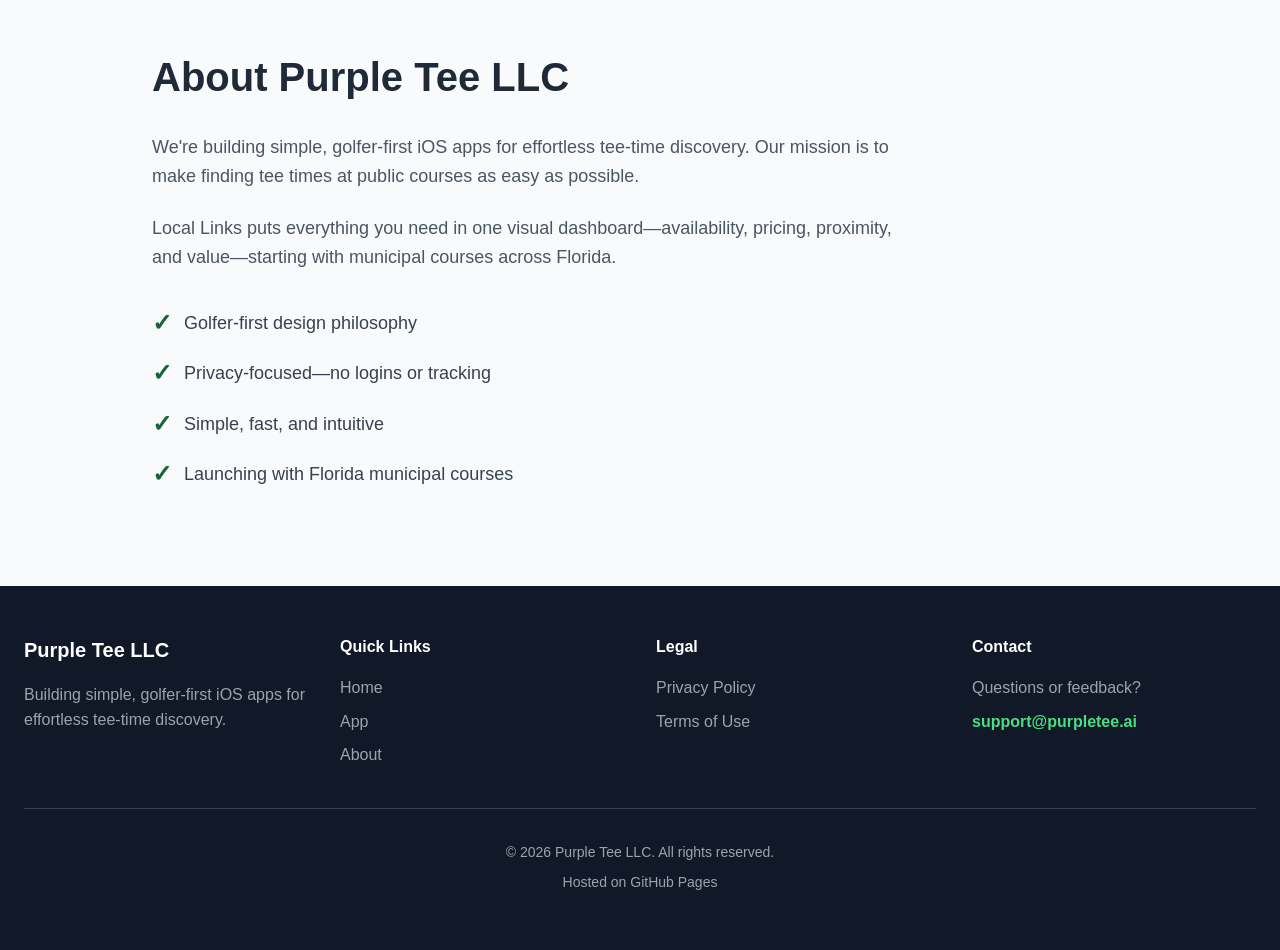
==== commit c0670a6e: "Update index.html with new app description and features" ====
--- a/index.html
+++ b/index.html
@@ -4,9 +4,9 @@
     <meta charset="UTF-8">
     <meta name="viewport" content="width=device-width, initial-scale=1.0">
 
-    <meta name="description" content="Purple Tee LLC - Building simple, golfer-first iOS apps for effortless tee-time discovery. Local Links coming soon.">
-
-    <title>Purple Tee LLC - Golf Tee Time Discovery Apps</title>
+    <meta name="description" content="Purple Tee LLC - Find and compare public tee times across Florida municipal golf courses.">
+
+    <title>Purple Tee LLC - Golf Tee Time Discovery</title>
 
     <link rel="canonical" href="https://purpletee.ai/">
 
@@ -38,6 +38,7 @@
     </div>
 </header>
 
+
 <main>
 
 <section id="home" class="hero">
@@ -48,11 +49,11 @@
         <div class="hero-content">
 
             <h1 class="hero-title">
-                Building simple, golfer-first <span class="text-green">iOS apps</span>
+                Find public tee times faster
             </h1>
 
             <p class="hero-subtitle">
-                For effortless tee-time discovery. Find and compare public municipal tee times in moments.
+                Compare availability, price, and distance across public courses in seconds.
             </p>
 
         </div>
@@ -75,11 +76,14 @@
 
             <p class="coming-soon">Coming Soon</p>
 
+            <p class="coming-soon">
+                Launching first with municipal courses across Florida.
+            </p>
+
             <p class="app-description">
-                Find and compare public municipal tee times in moments.
+                Find and compare public tee times in moments.
                 One visual dashboard shows availability, pricing,
-                proximity, and value—no logins, no tracking.
-                Perfect for groups planning weekend rounds.
+                proximity, and value—no logins required.
             </p>
 
         </div>
@@ -91,7 +95,7 @@
                 <div class="feature-icon">📍</div>
                 <h3 class="feature-title">Location-Based</h3>
                 <p class="feature-description">
-                    Find tee times at public municipal courses near you with instant proximity sorting.
+                    Find tee times at public courses near you with instant proximity sorting.
                 </p>
             </div>
 
@@ -99,7 +103,7 @@
                 <div class="feature-icon">👁️</div>
                 <h3 class="feature-title">Visual Dashboard</h3>
                 <p class="feature-description">
-                    One comprehensive view shows availability, pricing, proximity, and value at a glance.
+                    See availability, price, and distance across multiple courses in one dashboard.
                 </p>
             </div>
 
@@ -107,7 +111,7 @@
                 <div class="feature-icon">⏰</div>
                 <h3 class="feature-title">Availability</h3>
                 <p class="feature-description">
-                    See real-time tee time availability across multiple courses in moments.
+                    See current tee time availability across multiple courses.
                 </p>
             </div>
 
@@ -120,10 +124,11 @@
             </div>
 
             <div class="feature-card">
-                <div class="feature-icon">👥</div>
-                <h3 class="feature-title">Group Planning</h3>
-                <p class="feature-description">
-                    Perfect for groups planning weekend rounds—no logins, no tracking required.
+                <div class="feature-icon">🔒</div>
+                <h3 class="feature-title">No Logins or Tracking</h3>
+                <p class="feature-description">
+                    Use the app instantly without creating an account.
+                    No profiles, no tracking—just tee times.
                 </p>
             </div>
 
@@ -152,14 +157,12 @@
 
             <p class="about-text">
                 We're building simple, golfer-first iOS apps for effortless tee-time discovery.
-                Our mission is to make finding and booking tee times at public municipal courses
-                as easy as possible.
+                Our mission is to make finding tee times at public courses as easy as possible.
             </p>
 
             <p class="about-text">
-                Local Links puts everything you need in one visual dashboard—availability, pricing,
-                proximity, and value. No complicated logins, no tracking, just straightforward tools
-                to help you get on the course faster.
+                Local Links puts everything you need in one visual dashboard—availability,
+                pricing, proximity, and value—starting with municipal courses across Florida.
             </p>
 
             <ul class="highlights-list">
@@ -181,7 +184,7 @@
 
                 <li class="highlight-item">
                     <span class="checkmark">✓</span>
-                    <span>Built for public municipal courses</span>
+                    <span>Launching with Florida municipal courses</span>
                 </li>
 
             </ul>
@@ -202,18 +205,15 @@
         <div class="footer-grid">
 
             <div class="footer-section">
-
                 <div class="footer-logo">Purple Tee LLC</div>
 
                 <p class="footer-description">
                     Building simple, golfer-first iOS apps for effortless tee-time discovery.
                 </p>
-
-            </div>
-
-
-            <div class="footer-section">
-
+            </div>
+
+
+            <div class="footer-section">
                 <h4 class="footer-heading">Quick Links</h4>
 
                 <ul class="footer-links">
@@ -221,42 +221,34 @@
                     <li><a href="#app">App</a></li>
                     <li><a href="#about">About</a></li>
                 </ul>
-
-            </div>
-
-
-            <div class="footer-section">
-
+            </div>
+
+
+            <div class="footer-section">
                 <h4 class="footer-heading">Legal</h4>
 
                 <ul class="footer-links">
                     <li><a href="privacy-policy.html">Privacy Policy</a></li>
                     <li><a href="terms-of-service.html">Terms of Use</a></li>
                 </ul>
-
-            </div>
-
-
-            <div class="footer-section">
-
+            </div>
+
+
+            <div class="footer-section">
                 <h4 class="footer-heading">Contact</h4>
 
                 <p class="footer-text">Questions or feedback?</p>
 
                 <a href="mailto:support@purpletee.ai"
                    class="footer-email">support@purpletee.ai</a>
-
             </div>
 
         </div>
 
 
         <div class="footer-bottom">
-
             <p>&copy; 2026 Purple Tee LLC. All rights reserved.</p>
-
             <p>Hosted on GitHub Pages</p>
-
         </div>
 
     </div>
@@ -269,20 +261,19 @@
 const menuToggle = document.getElementById('menuToggle');
 const nav = document.getElementById('nav');
 
-menuToggle.addEventListener('click', function () {
+menuToggle.addEventListener('click', function() {
     nav.classList.toggle('active');
     this.classList.toggle('active');
 });
 
 document.querySelectorAll('.nav-link').forEach(link => {
-    link.addEventListener('click', function () {
+    link.addEventListener('click', function() {
         nav.classList.remove('active');
         menuToggle.classList.remove('active');
     });
 });
 
 document.querySelectorAll('a[href^="#"]').forEach(anchor => {
-
     anchor.addEventListener('click', function (e) {
 
         e.preventDefault();
@@ -297,7 +288,6 @@
         }
 
     });
-
 });
 
 </script>
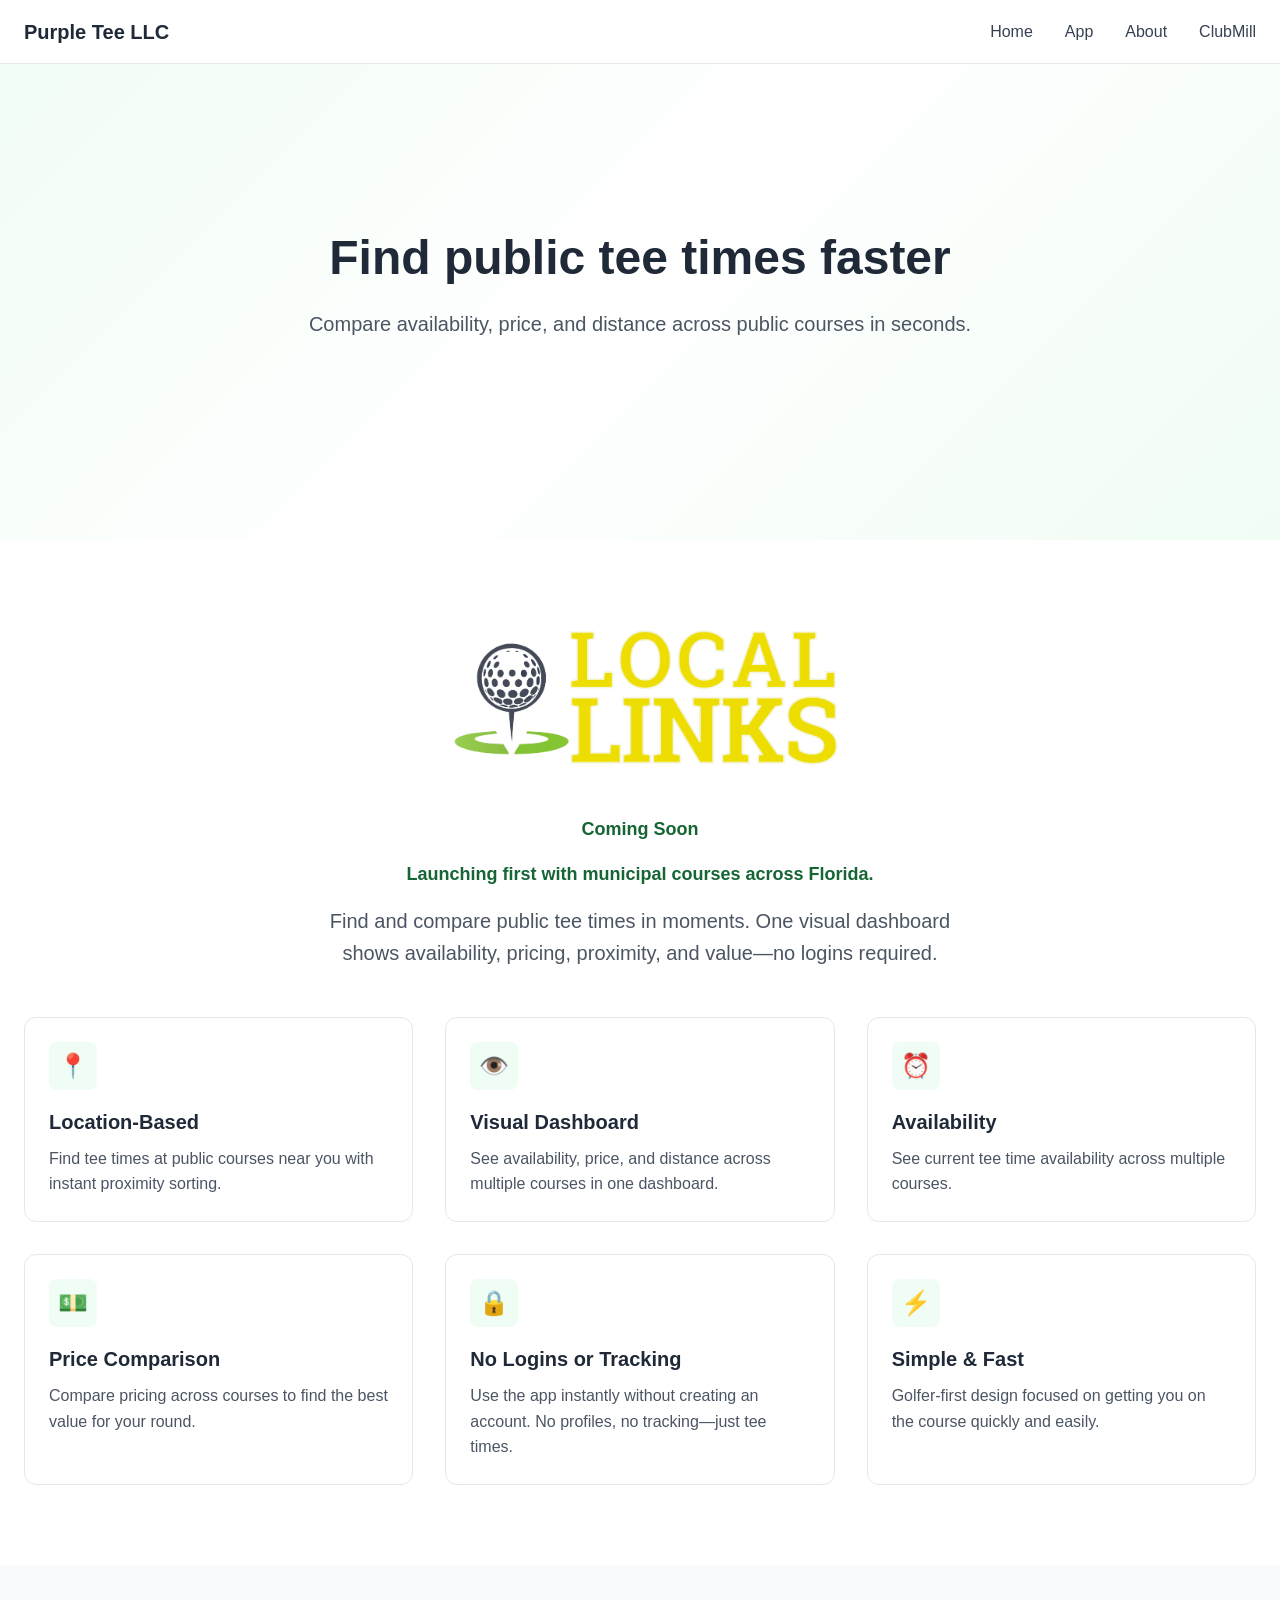
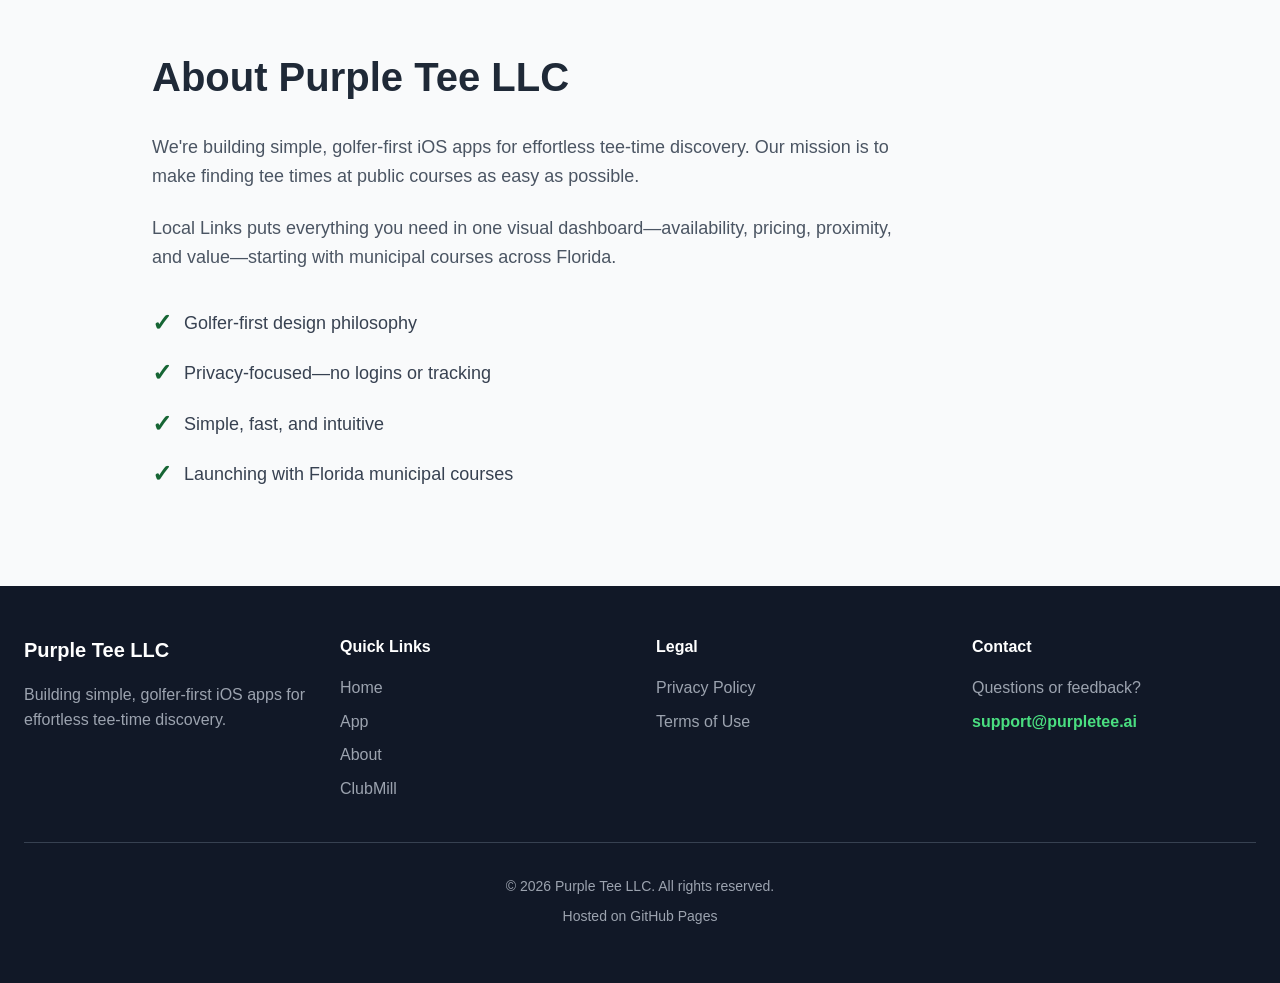
==== commit e3144388: "Add ClubMill pages for store listings ClubMill gets its own landing page, privacy policy, terms, and" ====
--- a/index.html
+++ b/index.html
@@ -29,6 +29,7 @@
             <a href="#home" class="nav-link">Home</a>
             <a href="#app" class="nav-link">App</a>
             <a href="#about" class="nav-link">About</a>
+            <a href="clubmill.html" class="nav-link">ClubMill</a>
         </nav>
 
         <button class="menu-toggle" id="menuToggle" aria-label="Toggle menu">
@@ -220,6 +221,7 @@
                     <li><a href="#home">Home</a></li>
                     <li><a href="#app">App</a></li>
                     <li><a href="#about">About</a></li>
+                    <li><a href="clubmill.html">ClubMill</a></li>
                 </ul>
             </div>
 
